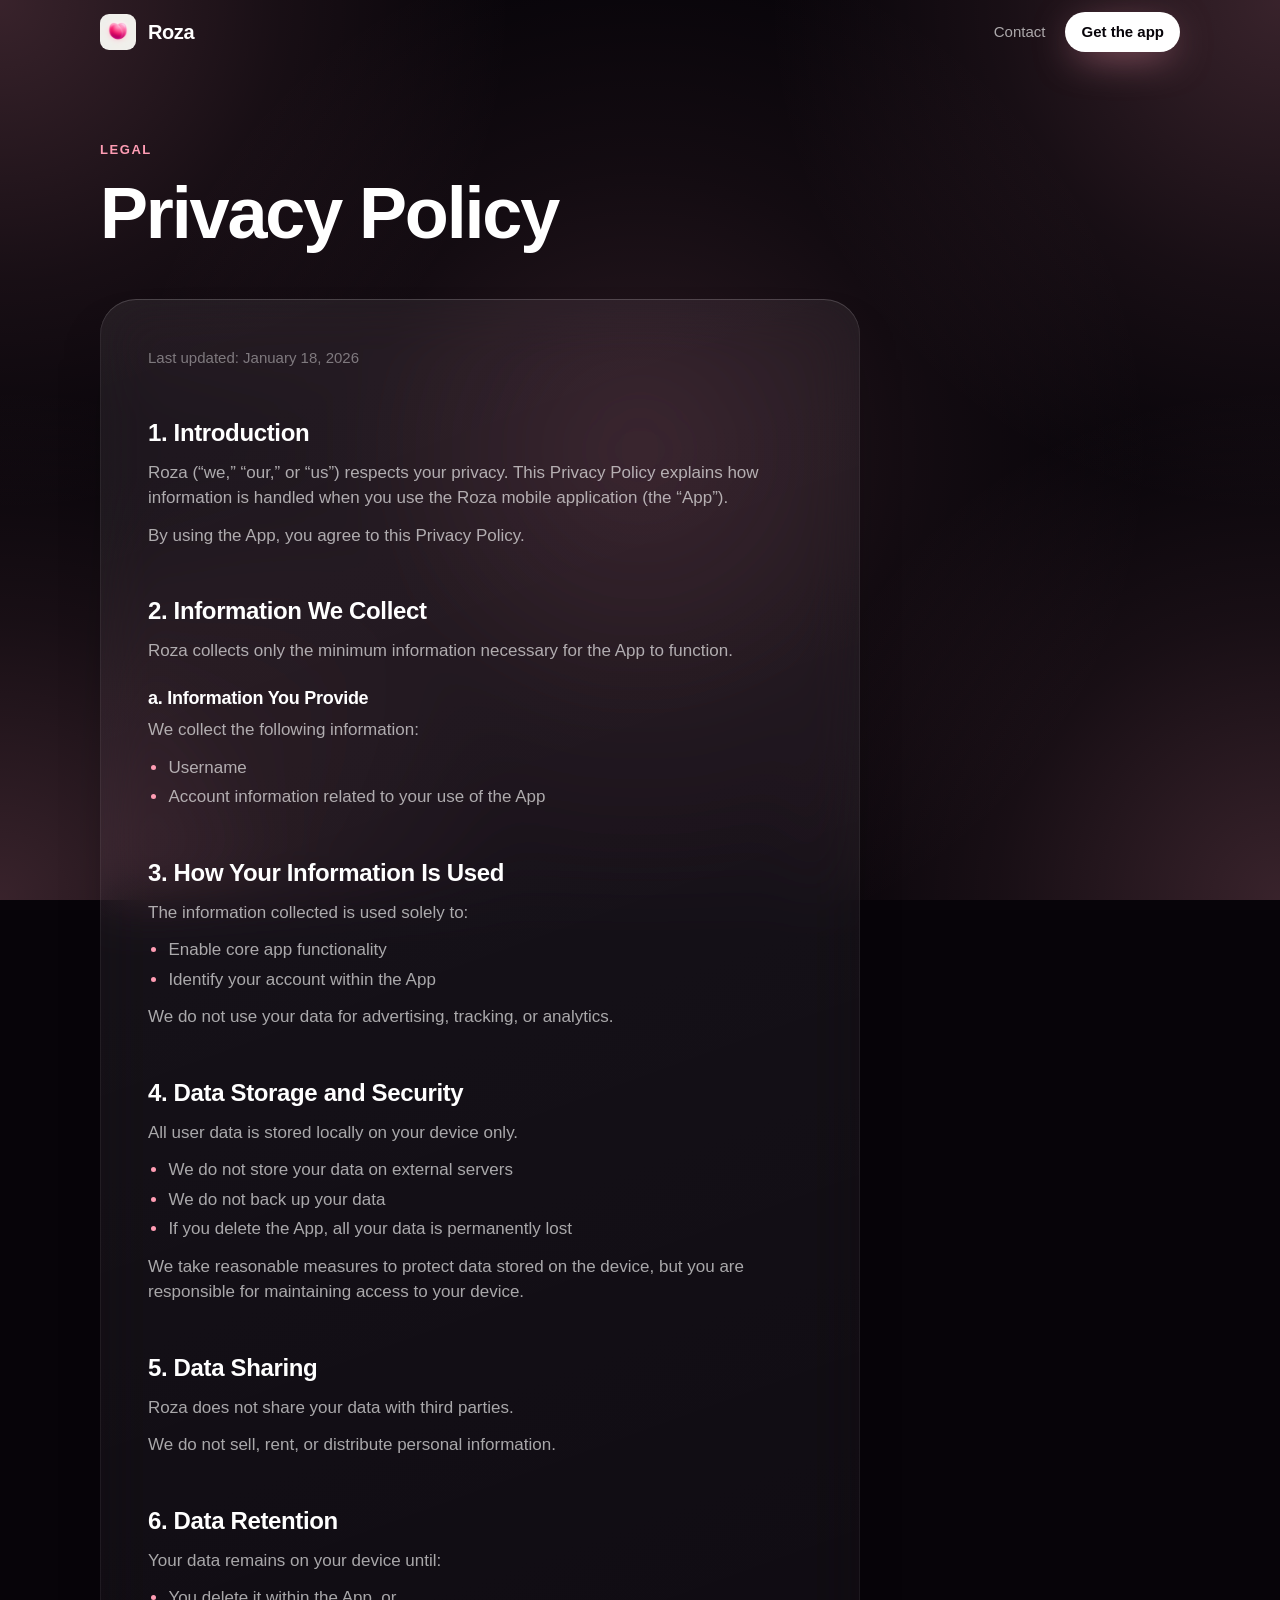
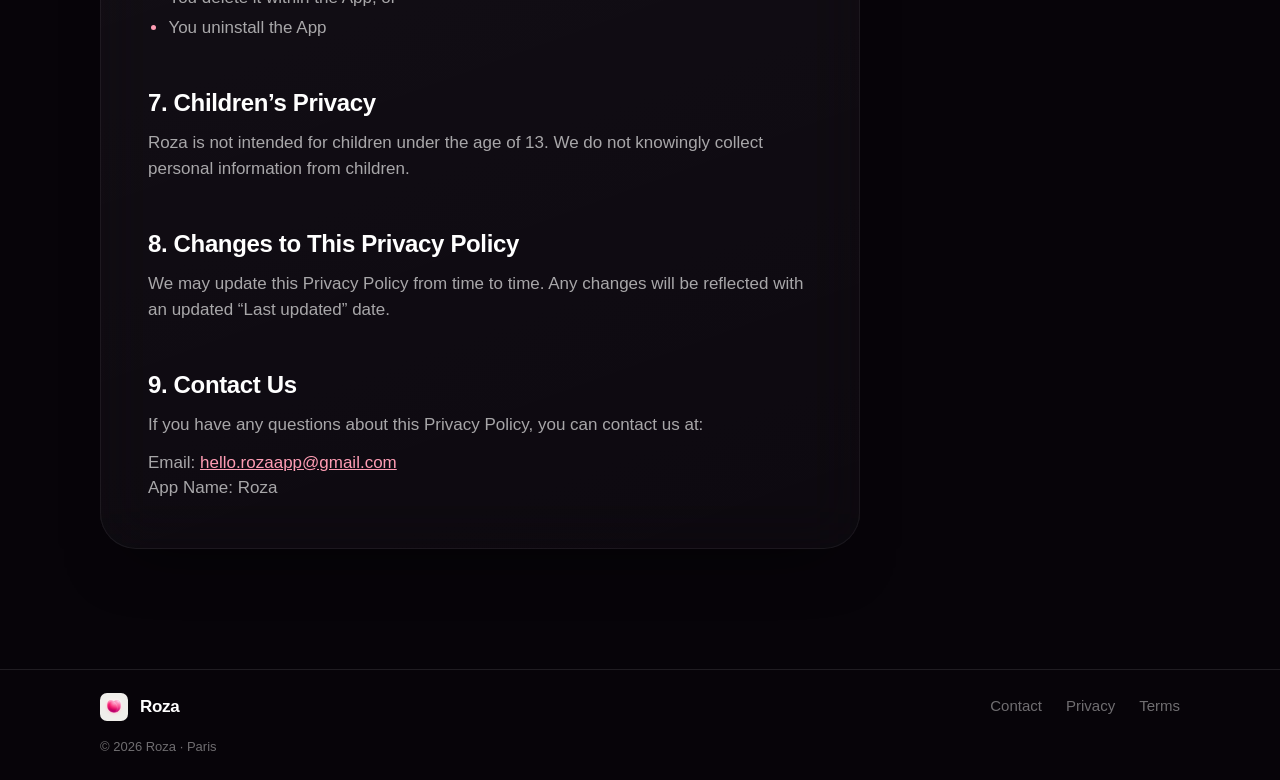
==== privacy/index.html @ c49b48cd "Launch the new Roza website One screen showing Roza's Home in an iPhone frame with a link to the App" ====
<!doctype html>
<html lang="en" class="no-js" data-phase="follicular">
<head>
  <meta charset="utf-8">
  <meta name="viewport" content="width=device-width, initial-scale=1, viewport-fit=cover">
  <title>Privacy Policy — Roza</title>
  <meta name="description" content="How Roza handles your information: stored on your device only, never sold or shared.">
  <link rel="canonical" href="https://rozacyclesync.com/privacy/">
  <meta name="theme-color" content="#070409">
  <meta property="og:site_name" content="Roza">
  <meta property="og:title" content="Privacy Policy — Roza">
  <meta property="og:description" content="How Roza handles your information: stored on your device only, never sold or shared.">
  <meta property="og:image" content="https://rozacyclesync.com/assets/app-icon.png">
  <link rel="icon" type="image/png" href="/assets/favicon.png">
  <link rel="apple-touch-icon" href="/assets/apple-touch-icon.png">
  <link rel="stylesheet" href="/assets/style.css">
  <script defer src="/assets/main.js"></script>
</head>
<body>
  <a class="skip-link" href="#main">Skip to content</a>

  <div class="sky" aria-hidden="true">
    <span class="sky__pool"></span><span class="sky__pool"></span><span class="sky__pool"></span><span class="sky__pool"></span><span class="sky__pool"></span>
  </div>

  <header class="site-header">
    <div class="wrap">
      <a class="brand" href="/" aria-label="Roza home">
        <img src="/assets/apple-touch-icon.png" alt="" width="36" height="36">
        Roza
      </a>
      <nav class="nav" aria-label="Main">
        <a href="mailto:hello.rozaapp@gmail.com">Contact</a>
        <a class="btn btn--primary btn--small" href="https://apps.apple.com/app/id6754796676">Get the app</a>
      </nav>
    </div>
  </header>

  <main id="main">
    <section class="page-head">
      <div class="wrap">
        <p class="eyebrow">Legal</p>
        <h1>Privacy Policy</h1>
      </div>
    </section>

    <section class="page-body">
      <div class="wrap">
        <article class="card prose">
          <p class="updated">Last updated: January 18, 2026</p>

          <h2>1. Introduction</h2>
          <p>Roza (“we,” “our,” or “us”) respects your privacy. This Privacy Policy explains how information is handled when you use the Roza mobile application (the “App”).</p>
          <p>By using the App, you agree to this Privacy Policy.</p>

          <h2>2. Information We Collect</h2>
          <p>Roza collects only the minimum information necessary for the App to function.</p>
          <h3>a. Information You Provide</h3>
          <p>We collect the following information:</p>
          <ul>
            <li>Username</li>
            <li>Account information related to your use of the App</li>
          </ul>

          <h2>3. How Your Information Is Used</h2>
          <p>The information collected is used solely to:</p>
          <ul>
            <li>Enable core app functionality</li>
            <li>Identify your account within the App</li>
          </ul>
          <p>We do not use your data for advertising, tracking, or analytics.</p>

          <h2>4. Data Storage and Security</h2>
          <p>All user data is stored locally on your device only.</p>
          <ul>
            <li>We do not store your data on external servers</li>
            <li>We do not back up your data</li>
            <li>If you delete the App, all your data is permanently lost</li>
          </ul>
          <p>We take reasonable measures to protect data stored on the device, but you are responsible for maintaining access to your device.</p>

          <h2>5. Data Sharing</h2>
          <p>Roza does not share your data with third parties.</p>
          <p>We do not sell, rent, or distribute personal information.</p>

          <h2>6. Data Retention</h2>
          <p>Your data remains on your device until:</p>
          <ul>
            <li>You delete it within the App, or</li>
            <li>You uninstall the App</li>
          </ul>

          <h2>7. Children’s Privacy</h2>
          <p>Roza is not intended for children under the age of 13. We do not knowingly collect personal information from children.</p>

          <h2>8. Changes to This Privacy Policy</h2>
          <p>We may update this Privacy Policy from time to time. Any changes will be reflected with an updated “Last updated” date.</p>

          <h2>9. Contact Us</h2>
          <p>If you have any questions about this Privacy Policy, you can contact us at:</p>
          <p>Email: <a href="mailto:hello.rozaapp@gmail.com">hello.rozaapp@gmail.com</a><br>App Name: Roza</p>
        </article>
      </div>
    </section>
  </main>

  <footer class="site-footer">
    <div class="wrap">
      <a class="brand" href="/">
        <img src="/assets/apple-touch-icon.png" alt="" width="28" height="28">
        Roza
      </a>
      <nav class="site-footer__links" aria-label="Footer">
        <a href="mailto:hello.rozaapp@gmail.com">Contact</a>
        <a href="/privacy/">Privacy</a>
        <a href="/terms/">Terms</a>
      </nav>
      <p class="site-footer__legal">© 2026 Roza · Paris</p>
    </div>
  </footer>
</body>
</html>
---- assets/style.css ----
/* Roza — "Mesh Noir", mirrored from the app's DesignSystem package.
   Palette: Roza/Packages/DesignSystem/Sources/DesignSystem/Colors/Palette.swift */

@property --tint {
  syntax: "<color>";
  inherits: true;
  initial-value: #ff9db4;
}

@property --tint-deep {
  syntax: "<color>";
  inherits: true;
  initial-value: #d4536f;
}

@property --lum {
  syntax: "<number>";
  inherits: true;
  initial-value: 0.7;
}

:root {
  color-scheme: dark;

  /* Canvas */
  --noir: #070409;
  --noir-raised: #0d0812;
  --plum: #251e2b;

  /* Labels — the app expresses on-dark roles as alpha-on-white */
  --label-primary: #ffffff;
  --label-secondary: rgb(255 255 255 / 0.64);
  --label-tertiary: rgb(255 255 255 / 0.42);
  --fill: rgb(255 255 255 / 0.06);
  --fill-strong: rgb(255 255 255 / 0.1);
  --separator: rgb(255 255 255 / 0.1);

  /* Phase accents (base / deep) */
  --menstrual: #ff5775;
  --menstrual-deep: #a12341;
  --follicular: #ff9db4;
  --follicular-deep: #d4536f;
  --ovulation: #ffb199;
  --ovulation-deep: #d96a55;
  --luteal: #d6b2ff;
  --luteal-deep: #8a6cc4;

  --tint: var(--follicular);
  --tint-deep: var(--follicular-deep);
  --lum: 0.7;

  /* Spacing — xxxs(4) … xxxl(48); md(16) default gap, lg(20) margins */
  --xxxs: 4px;
  --xxs: 8px;
  --xs: 12px;
  --md: 16px;
  --lg: 20px;
  --xl: 24px;
  --xxl: 32px;
  --xxxl: 48px;

  /* Corner radius — sm(12) … xxl(28), card(36) */
  --r-sm: 12px;
  --r-md: 16px;
  --r-lg: 20px;
  --r-xl: 24px;
  --r-xxl: 28px;
  --r-card: 36px;

  /* Motion */
  --spring: cubic-bezier(0.34, 1.56, 0.64, 1);
  --handoff: cubic-bezier(0.22, 1, 0.36, 1);
  --chrome-fade: 0.6s ease;

  --font: -apple-system, BlinkMacSystemFont, "SF Pro Display", "SF Pro Text", "Inter", "Segoe UI",
    Roboto, "Helvetica Neue", Arial, sans-serif;

  transition: --tint 1.2s var(--handoff), --tint-deep 1.2s var(--handoff), --lum 1.2s var(--handoff);
}

:root[data-phase="menstrual"] {
  --tint: var(--menstrual);
  --tint-deep: var(--menstrual-deep);
  --lum: 0.35;
}

:root[data-phase="follicular"] {
  --tint: var(--follicular);
  --tint-deep: var(--follicular-deep);
  --lum: 0.7;
}

:root[data-phase="ovulation"] {
  --tint: var(--ovulation);
  --tint-deep: var(--ovulation-deep);
  --lum: 1;
}

:root[data-phase="luteal"] {
  --tint: var(--luteal);
  --tint-deep: var(--luteal-deep);
  --lum: 0.6;
}

*,
*::before,
*::after {
  box-sizing: border-box;
}

html {
  scroll-behavior: smooth;
  -webkit-text-size-adjust: 100%;
}

body {
  margin: 0;
  background: var(--noir);
  color: var(--label-primary);
  font-family: var(--font);
  font-size: 17px;
  line-height: 1.5;
  -webkit-font-smoothing: antialiased;
  overflow-x: hidden;
}

img {
  display: block;
  max-width: 100%;
}

a {
  color: inherit;
}

:focus-visible {
  outline: 2px solid var(--tint);
  outline-offset: 3px;
}

.skip-link {
  position: absolute;
  left: var(--md);
  top: -100px;
  z-index: 100;
  padding: var(--xxs) var(--md);
  border-radius: 999px;
  background: var(--label-primary);
  color: var(--noir);
  font-weight: 600;
  text-decoration: none;
}

.skip-link:focus {
  top: var(--md);
}

/* ---------- Sky: the app's drifting 3×3 mesh, as five breathing pools ---------- */

.sky {
  position: fixed;
  inset: 0;
  z-index: -1;
  overflow: hidden;
  background: var(--noir);
  pointer-events: none;
}

.sky__pool {
  position: absolute;
  width: 80vmax;
  height: 80vmax;
  margin: -40vmax 0 0 -40vmax;
  border-radius: 50%;
  background: radial-gradient(
    closest-side,
    color-mix(in srgb, var(--tint) 20%, transparent),
    color-mix(in srgb, var(--tint) 7%, transparent) 55%,
    transparent
  );
  animation: pool-breathe 12s ease-in-out infinite alternate, pool-drift 24s ease-in-out infinite;
}

.sky__pool:nth-child(1) { left: 0; top: 0; animation-duration: 8s, 24s; }
.sky__pool:nth-child(2) { left: 100%; top: 0; animation-duration: 12s, 24s; animation-delay: -3s, -6s; }
.sky__pool:nth-child(3) { left: 50%; top: 50%; animation-duration: 6s, 24s; animation-delay: -2s, -12s; opacity: 0.7; }
.sky__pool:nth-child(4) { left: 0; top: 100%; animation-duration: 12s, 24s; animation-delay: -7s, -18s; }
.sky__pool:nth-child(5) { left: 100%; top: 100%; animation-duration: 8s, 24s; animation-delay: -5s, -3s; }

@keyframes pool-breathe {
  from { opacity: 0.35; }
  to { opacity: 1; }
}

@keyframes pool-drift {
  0%, 100% { transform: translate(0, 0); }
  25% { transform: translate(6vmax, -4vmax); }
  50% { transform: translate(-3vmax, 5vmax); }
  75% { transform: translate(-6vmax, -2vmax); }
}

/* ---------- Layout ---------- */

.wrap {
  width: 100%;
  max-width: 1120px;
  margin: 0 auto;
  padding: 0 var(--lg);
}

section {
  padding: 120px 0;
}

.eyebrow {
  display: inline-flex;
  align-items: center;
  gap: var(--xxs);
  margin: 0 0 var(--md);
  color: var(--tint);
  font-size: 13px;
  font-weight: 600;
  letter-spacing: 0.12em;
  text-transform: uppercase;
}

h1,
h2,
h3 {
  margin: 0;
  font-weight: 700;
  letter-spacing: -0.03em;
  line-height: 1.05;
  text-wrap: balance;
}

h1 {
  font-size: clamp(44px, 7.2vw, 88px);
}

h2 {
  font-size: clamp(34px, 5vw, 56px);
}

h3 {
  font-size: 21px;
  letter-spacing: -0.015em;
  line-height: 1.2;
}

p {
  margin: 0;
  text-wrap: pretty;
}

.lede {
  color: var(--label-secondary);
  font-size: clamp(18px, 1.6vw, 21px);
  line-height: 1.55;
}

.muted {
  color: var(--label-secondary);
}

.section-head {
  max-width: 720px;
  margin-bottom: var(--xxxl);
}

.section-head .lede {
  margin-top: var(--md);
}

/* ---------- Glass card ---------- */

.card {
  position: relative;
  padding: var(--xxl);
  border-radius: var(--r-card);
  background: linear-gradient(160deg, rgb(255 255 255 / 0.07), rgb(255 255 255 / 0.025));
  box-shadow:
    inset 0 1px 0 rgb(255 255 255 / 0.12),
    inset 0 0 0 1px rgb(255 255 255 / 0.06),
    0 30px 60px -30px rgb(0 0 0 / 0.6);
  -webkit-backdrop-filter: blur(28px) saturate(1.4);
  backdrop-filter: blur(28px) saturate(1.4);
}

/* ---------- Buttons ---------- */

.btn {
  display: inline-flex;
  align-items: center;
  justify-content: center;
  gap: var(--xxs);
  min-height: 52px;
  padding: 0 var(--xl);
  border: 0;
  border-radius: 999px;
  font: inherit;
  font-size: 17px;
  font-weight: 600;
  text-decoration: none;
  cursor: pointer;
  transition: transform 0.35s var(--spring), background-color var(--chrome-fade), box-shadow var(--chrome-fade);
  -webkit-tap-highlight-color: transparent;
}

.btn:active {
  transform: scale(0.96);
}

.btn--primary {
  background: var(--label-primary);
  color: var(--noir);
  box-shadow: 0 10px 40px -10px color-mix(in srgb, var(--tint) 70%, transparent);
}

.btn--primary:hover {
  box-shadow: 0 14px 50px -8px color-mix(in srgb, var(--tint) 90%, transparent);
}

.btn--secondary {
  background: var(--fill-strong);
  color: var(--label-primary);
}

.btn--secondary:hover {
  background: rgb(255 255 255 / 0.14);
}

.btn--small {
  min-height: 40px;
  padding: 0 var(--md);
  font-size: 15px;
}

.btn svg {
  width: 20px;
  height: 20px;
  flex: none;
}

/* ---------- Chips ---------- */

.chip {
  display: inline-flex;
  align-items: center;
  min-height: 28px;
  padding: 0 var(--xs);
  border-radius: 999px;
  background: color-mix(in srgb, var(--c, var(--tint)) 16%, transparent);
  color: var(--c, var(--tint));
  font-size: 12px;
  font-weight: 600;
  letter-spacing: 0.08em;
  text-transform: uppercase;
  white-space: nowrap;
}

.chip--neutral {
  background: var(--fill);
  color: var(--label-secondary);
  letter-spacing: 0;
  text-transform: none;
  font-size: 13px;
}

/* ---------- Header ---------- */

.site-header {
  position: sticky;
  top: 0;
  z-index: 50;
  padding: var(--xs) 0;
  transition: background-color var(--chrome-fade), box-shadow var(--chrome-fade);
}

.site-header.is-scrolled {
  background: rgb(7 4 9 / 0.6);
  box-shadow: inset 0 -1px 0 var(--separator);
  -webkit-backdrop-filter: blur(24px) saturate(1.4);
  backdrop-filter: blur(24px) saturate(1.4);
}

.site-header .wrap {
  display: flex;
  align-items: center;
  justify-content: space-between;
  gap: var(--md);
}

.brand {
  display: inline-flex;
  align-items: center;
  gap: var(--xs);
  font-size: 20px;
  font-weight: 700;
  letter-spacing: -0.02em;
  text-decoration: none;
}

.brand img {
  width: 36px;
  height: 36px;
  border-radius: 9px;
}

.nav {
  display: flex;
  align-items: center;
  gap: var(--xxs);
}

.nav a:not(.btn) {
  padding: var(--xxs) var(--xs);
  border-radius: 999px;
  color: var(--label-secondary);
  font-size: 15px;
  font-weight: 500;
  text-decoration: none;
  transition: color var(--chrome-fade), background-color var(--chrome-fade);
}

.nav a:not(.btn):hover,
.nav a[aria-current="page"] {
  color: var(--label-primary);
  background: var(--fill);
}

@media (max-width: 720px) {
  .nav a:not(.btn) {
    display: none;
  }
}

/* ---------- Hero ---------- */

.hero {
  display: flex;
  align-items: center;
  min-height: calc(100svh - 64px);
  padding: 24px 0 64px;
  /* The phone's glow bleeds past its frame; keep it from widening the page. */
  overflow-x: clip;
}

.hero .wrap {
  display: flex;
  flex-direction: column;
  align-items: center;
  gap: var(--xxl);
  text-align: center;
}

/* One line at every width: the headline runs about 14.6× its font size, so 5.8vw still fits a
   320px phone inside the 20px margins. */
.hero h1 {
  font-size: clamp(18px, 5.8vw, 44px);
  white-space: nowrap;
}

.hero h1 em {
  font-style: normal;
  background: linear-gradient(100deg, var(--tint), color-mix(in srgb, var(--tint) 55%, white));
  -webkit-background-clip: text;
  background-clip: text;
  color: transparent;
}

.hero__actions {
  display: flex;
  flex-wrap: wrap;
  gap: var(--xs);
  margin-top: var(--xxl);
}

/* An iPhone frame around a real simulator capture of Home. */
.phone {
  position: relative;
  /* Fits the whole phone under the header on a short laptop screen. */
  width: max(260px, min(340px, 78vw, calc((100svh - 260px) / 2.17)));
  padding: 11px;
  border-radius: 58px;
  background: linear-gradient(150deg, #3a3140, #120d16 45%, #2a2230);
  box-shadow:
    inset 0 0 0 1px rgb(255 255 255 / 0.14),
    0 40px 80px -30px rgb(0 0 0 / 0.8);
  animation: phone-float 8s ease-in-out infinite;
}

.phone::before {
  content: "";
  position: absolute;
  inset: -30% -50%;
  z-index: -1;
  border-radius: 50%;
  background: radial-gradient(
    closest-side,
    color-mix(in srgb, var(--tint) 35%, transparent),
    color-mix(in srgb, var(--tint) 10%, transparent) 60%,
    transparent
  );
  pointer-events: none;
}

.phone img {
  width: 100%;
  height: auto;
  border-radius: 47px;
}

@keyframes phone-float {
  0%, 100% { transform: translateY(0); }
  50% { transform: translateY(-10px); }
}

.link {
  color: var(--tint);
  font-weight: 600;
  text-decoration: none;
}

.link:hover {
  text-decoration: underline;
  text-underline-offset: 3px;
}

/* ---------- Footer ---------- */

.site-footer {
  padding: var(--xl) 0;
  box-shadow: inset 0 1px 0 var(--separator);
  color: var(--label-tertiary);
  font-size: 15px;
}

.site-footer .wrap {
  display: flex;
  flex-wrap: wrap;
  align-items: center;
  gap: var(--md) var(--xl);
}

.site-footer .brand {
  font-size: 17px;
  color: var(--label-primary);
}

.site-footer .brand img {
  width: 28px;
  height: 28px;
  border-radius: 7px;
}

.site-footer__links {
  display: flex;
  gap: var(--xl);
  margin-left: auto;
}

.site-footer a {
  text-decoration: none;
}

.site-footer__links a:hover {
  color: var(--label-primary);
}

.site-footer__legal {
  width: 100%;
  font-size: 13px;
}

@media (max-width: 560px) {
  .site-footer__links {
    margin-left: 0;
    width: 100%;
  }
}

/* ---------- Inner pages (legal) ---------- */

.page-head {
  padding: 72px 0 var(--xxxl);
}

.page-head h1 {
  font-size: clamp(40px, 6vw, 72px);
}

.page-head .lede {
  max-width: 44ch;
  margin-top: var(--lg);
}

.page-body {
  padding: 0 0 120px;
}

.prose {
  max-width: 760px;
  padding: var(--xxxl);
}

.prose .updated {
  color: var(--label-tertiary);
  font-size: 15px;
}

.prose h2 {
  margin: var(--xxxl) 0 var(--xs);
  font-size: 24px;
  letter-spacing: -0.015em;
  line-height: 1.25;
}

.prose h3 {
  margin: var(--xl) 0 var(--xxs);
  font-size: 18px;
}

.prose p,
.prose li {
  color: var(--label-secondary);
}

.prose p + p {
  margin-top: var(--xs);
}

.prose ul {
  margin: var(--xs) 0;
  padding-left: 1.2em;
}

.prose li + li {
  margin-top: var(--xxxs);
}

.prose li::marker {
  color: var(--tint);
}

.prose a {
  color: var(--tint);
}

@media (max-width: 720px) {
  .prose {
    padding: var(--xl);
  }
}

/* A short page still keeps its footer at the bottom. */
body {
  display: flex;
  flex-direction: column;
  min-height: 100svh;
}

main {
  flex: 1;
}

/* ---------- Reduced motion ---------- */

@media (prefers-reduced-motion: reduce) {
  html {
    scroll-behavior: auto;
  }

  *,
  *::before,
  *::after {
    animation: none !important;
  }
}
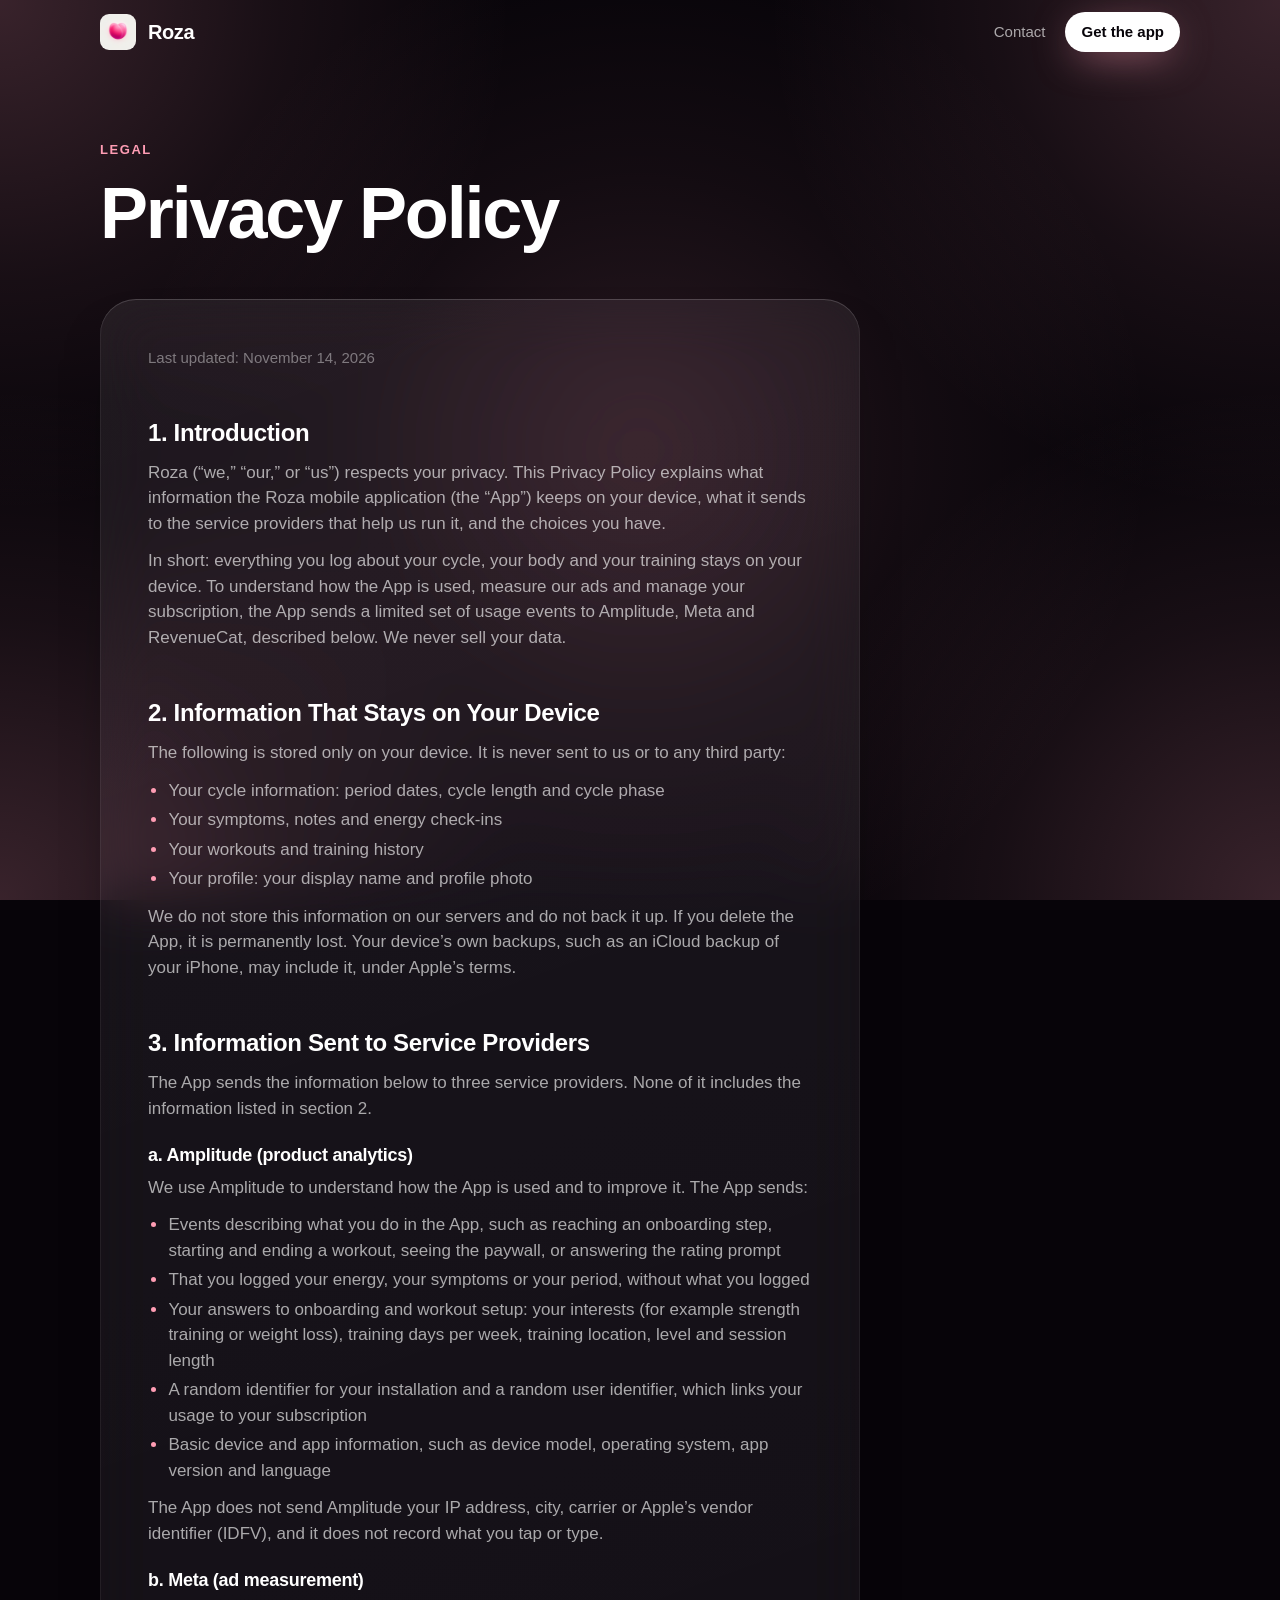
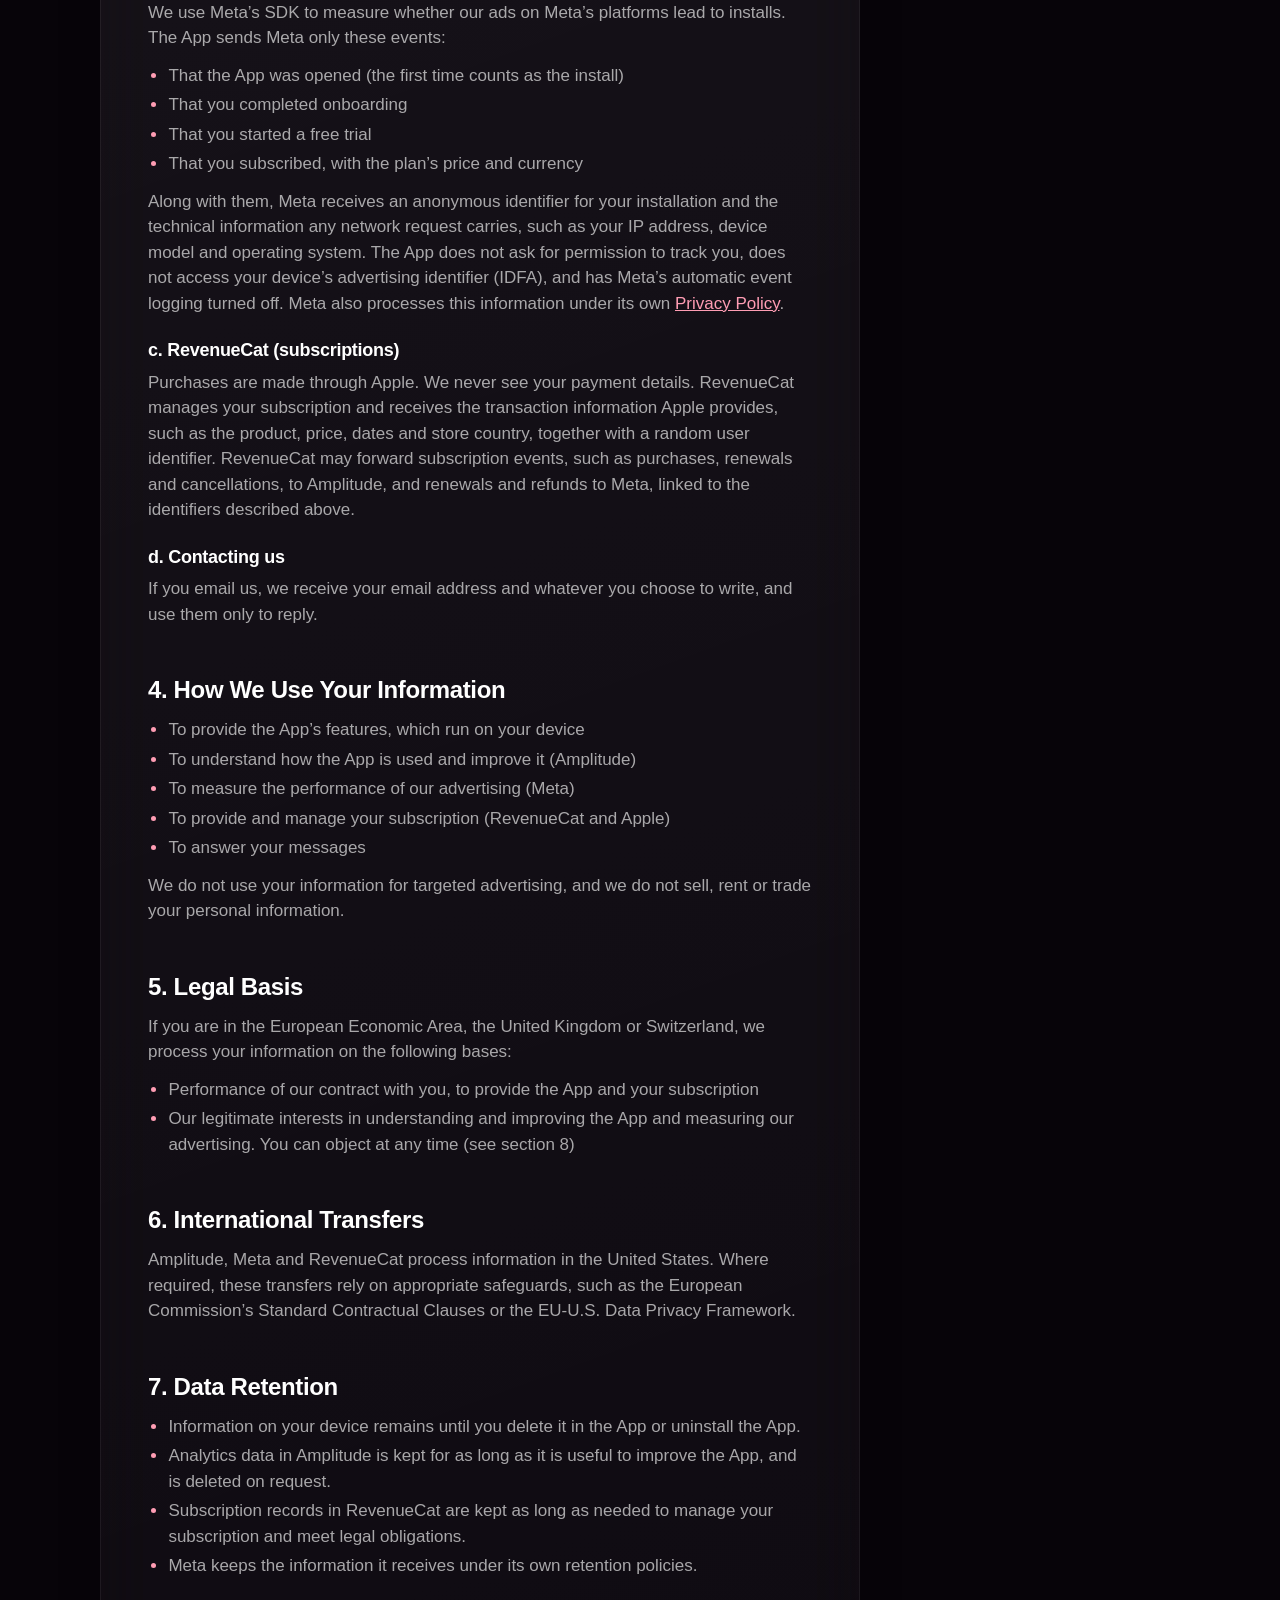
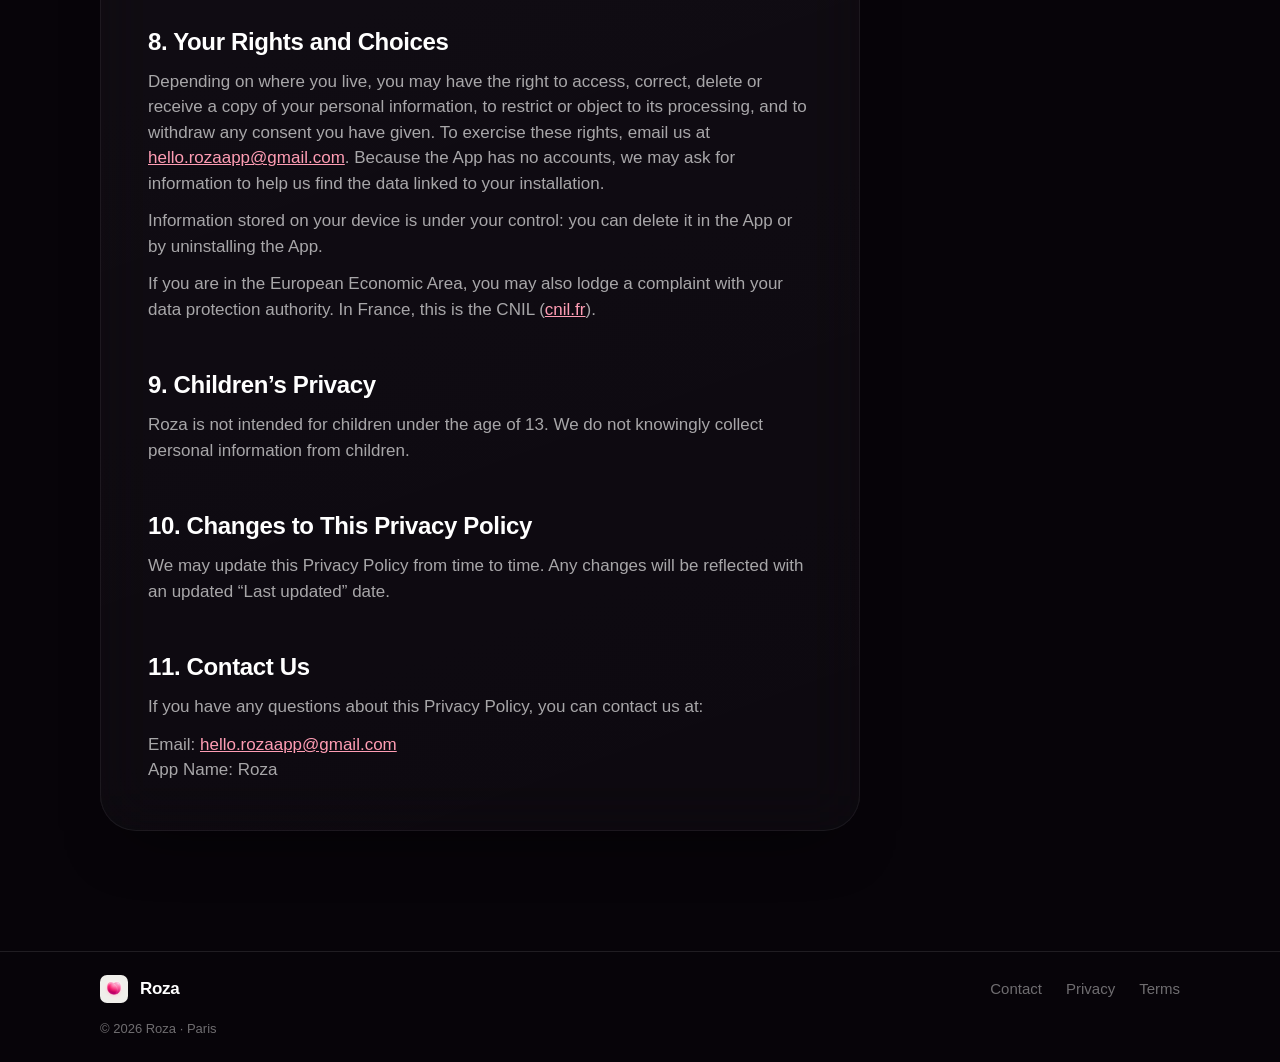
==== commit 5769f616: "Disclose Amplitude, Meta and RevenueCat in the Privacy Policy The policy said Roza shares nothing, u" ====
--- a/privacy/index.html
+++ b/privacy/index.html
@@ -4,12 +4,12 @@
   <meta charset="utf-8">
   <meta name="viewport" content="width=device-width, initial-scale=1, viewport-fit=cover">
   <title>Privacy Policy — Roza</title>
-  <meta name="description" content="How Roza handles your information: stored on your device only, never sold or shared.">
+  <meta name="description" content="How Roza handles your information: your cycle and health logs stay on your device; limited usage data goes to analytics, ad measurement and subscription providers. Never sold.">
   <link rel="canonical" href="https://rozacyclesync.com/privacy/">
   <meta name="theme-color" content="#070409">
   <meta property="og:site_name" content="Roza">
   <meta property="og:title" content="Privacy Policy — Roza">
-  <meta property="og:description" content="How Roza handles your information: stored on your device only, never sold or shared.">
+  <meta property="og:description" content="How Roza handles your information: your cycle and health logs stay on your device; limited usage data goes to analytics, ad measurement and subscription providers. Never sold.">
   <meta property="og:image" content="https://rozacyclesync.com/assets/app-icon.png">
   <link rel="icon" type="image/png" href="/assets/favicon.png">
   <link rel="apple-touch-icon" href="/assets/apple-touch-icon.png">
@@ -47,56 +47,92 @@
     <section class="page-body">
       <div class="wrap">
         <article class="card prose">
-          <p class="updated">Last updated: January 18, 2026</p>
+          <p class="updated">Last updated: November 14, 2026</p>
 
           <h2>1. Introduction</h2>
-          <p>Roza (“we,” “our,” or “us”) respects your privacy. This Privacy Policy explains how information is handled when you use the Roza mobile application (the “App”).</p>
-          <p>By using the App, you agree to this Privacy Policy.</p>
+          <p>Roza (“we,” “our,” or “us”) respects your privacy. This Privacy Policy explains what information the Roza mobile application (the “App”) keeps on your device, what it sends to the service providers that help us run it, and the choices you have.</p>
+          <p>In short: everything you log about your cycle, your body and your training stays on your device. To understand how the App is used, measure our ads and manage your subscription, the App sends a limited set of usage events to Amplitude, Meta and RevenueCat, described below. We never sell your data.</p>
 
-          <h2>2. Information We Collect</h2>
-          <p>Roza collects only the minimum information necessary for the App to function.</p>
-          <h3>a. Information You Provide</h3>
-          <p>We collect the following information:</p>
+          <h2>2. Information That Stays on Your Device</h2>
+          <p>The following is stored only on your device. It is never sent to us or to any third party:</p>
           <ul>
-            <li>Username</li>
-            <li>Account information related to your use of the App</li>
+            <li>Your cycle information: period dates, cycle length and cycle phase</li>
+            <li>Your symptoms, notes and energy check-ins</li>
+            <li>Your workouts and training history</li>
+            <li>Your profile: your display name and profile photo</li>
+          </ul>
+          <p>We do not store this information on our servers and do not back it up. If you delete the App, it is permanently lost. Your device’s own backups, such as an iCloud backup of your iPhone, may include it, under Apple’s terms.</p>
+
+          <h2>3. Information Sent to Service Providers</h2>
+          <p>The App sends the information below to three service providers. None of it includes the information listed in section 2.</p>
+
+          <h3>a. Amplitude (product analytics)</h3>
+          <p>We use Amplitude to understand how the App is used and to improve it. The App sends:</p>
+          <ul>
+            <li>Events describing what you do in the App, such as reaching an onboarding step, starting and ending a workout, seeing the paywall, or answering the rating prompt</li>
+            <li>That you logged your energy, your symptoms or your period, without what you logged</li>
+            <li>Your answers to onboarding and workout setup: your interests (for example strength training or weight loss), training days per week, training location, level and session length</li>
+            <li>A random identifier for your installation and a random user identifier, which links your usage to your subscription</li>
+            <li>Basic device and app information, such as device model, operating system, app version and language</li>
+          </ul>
+          <p>The App does not send Amplitude your IP address, city, carrier or Apple’s vendor identifier (IDFV), and it does not record what you tap or type.</p>
+
+          <h3>b. Meta (ad measurement)</h3>
+          <p>We use Meta’s SDK to measure whether our ads on Meta’s platforms lead to installs. The App sends Meta only these events:</p>
+          <ul>
+            <li>That the App was opened (the first time counts as the install)</li>
+            <li>That you completed onboarding</li>
+            <li>That you started a free trial</li>
+            <li>That you subscribed, with the plan’s price and currency</li>
+          </ul>
+          <p>Along with them, Meta receives an anonymous identifier for your installation and the technical information any network request carries, such as your IP address, device model and operating system. The App does not ask for permission to track you, does not access your device’s advertising identifier (IDFA), and has Meta’s automatic event logging turned off. Meta also processes this information under its own <a href="https://www.facebook.com/privacy/policy/">Privacy Policy</a>.</p>
+
+          <h3>c. RevenueCat (subscriptions)</h3>
+          <p>Purchases are made through Apple. We never see your payment details. RevenueCat manages your subscription and receives the transaction information Apple provides, such as the product, price, dates and store country, together with a random user identifier. RevenueCat may forward subscription events, such as purchases, renewals and cancellations, to Amplitude, and renewals and refunds to Meta, linked to the identifiers described above.</p>
+
+          <h3>d. Contacting us</h3>
+          <p>If you email us, we receive your email address and whatever you choose to write, and use them only to reply.</p>
+
+          <h2>4. How We Use Your Information</h2>
+          <ul>
+            <li>To provide the App’s features, which run on your device</li>
+            <li>To understand how the App is used and improve it (Amplitude)</li>
+            <li>To measure the performance of our advertising (Meta)</li>
+            <li>To provide and manage your subscription (RevenueCat and Apple)</li>
+            <li>To answer your messages</li>
+          </ul>
+          <p>We do not use your information for targeted advertising, and we do not sell, rent or trade your personal information.</p>
+
+          <h2>5. Legal Basis</h2>
+          <p>If you are in the European Economic Area, the United Kingdom or Switzerland, we process your information on the following bases:</p>
+          <ul>
+            <li>Performance of our contract with you, to provide the App and your subscription</li>
+            <li>Our legitimate interests in understanding and improving the App and measuring our advertising. You can object at any time (see section 8)</li>
           </ul>
 
-          <h2>3. How Your Information Is Used</h2>
-          <p>The information collected is used solely to:</p>
+          <h2>6. International Transfers</h2>
+          <p>Amplitude, Meta and RevenueCat process information in the United States. Where required, these transfers rely on appropriate safeguards, such as the European Commission’s Standard Contractual Clauses or the EU-U.S. Data Privacy Framework.</p>
+
+          <h2>7. Data Retention</h2>
           <ul>
-            <li>Enable core app functionality</li>
-            <li>Identify your account within the App</li>
-          </ul>
-          <p>We do not use your data for advertising, tracking, or analytics.</p>
-
-          <h2>4. Data Storage and Security</h2>
-          <p>All user data is stored locally on your device only.</p>
-          <ul>
-            <li>We do not store your data on external servers</li>
-            <li>We do not back up your data</li>
-            <li>If you delete the App, all your data is permanently lost</li>
-          </ul>
-          <p>We take reasonable measures to protect data stored on the device, but you are responsible for maintaining access to your device.</p>
-
-          <h2>5. Data Sharing</h2>
-          <p>Roza does not share your data with third parties.</p>
-          <p>We do not sell, rent, or distribute personal information.</p>
-
-          <h2>6. Data Retention</h2>
-          <p>Your data remains on your device until:</p>
-          <ul>
-            <li>You delete it within the App, or</li>
-            <li>You uninstall the App</li>
+            <li>Information on your device remains until you delete it in the App or uninstall the App.</li>
+            <li>Analytics data in Amplitude is kept for as long as it is useful to improve the App, and is deleted on request.</li>
+            <li>Subscription records in RevenueCat are kept as long as needed to manage your subscription and meet legal obligations.</li>
+            <li>Meta keeps the information it receives under its own retention policies.</li>
           </ul>
 
-          <h2>7. Children’s Privacy</h2>
+          <h2>8. Your Rights and Choices</h2>
+          <p>Depending on where you live, you may have the right to access, correct, delete or receive a copy of your personal information, to restrict or object to its processing, and to withdraw any consent you have given. To exercise these rights, email us at <a href="mailto:hello.rozaapp@gmail.com">hello.rozaapp@gmail.com</a>. Because the App has no accounts, we may ask for information to help us find the data linked to your installation.</p>
+          <p>Information stored on your device is under your control: you can delete it in the App or by uninstalling the App.</p>
+          <p>If you are in the European Economic Area, you may also lodge a complaint with your data protection authority. In France, this is the CNIL (<a href="https://www.cnil.fr">cnil.fr</a>).</p>
+
+          <h2>9. Children’s Privacy</h2>
           <p>Roza is not intended for children under the age of 13. We do not knowingly collect personal information from children.</p>
 
-          <h2>8. Changes to This Privacy Policy</h2>
+          <h2>10. Changes to This Privacy Policy</h2>
           <p>We may update this Privacy Policy from time to time. Any changes will be reflected with an updated “Last updated” date.</p>
 
-          <h2>9. Contact Us</h2>
+          <h2>11. Contact Us</h2>
           <p>If you have any questions about this Privacy Policy, you can contact us at:</p>
           <p>Email: <a href="mailto:hello.rozaapp@gmail.com">hello.rozaapp@gmail.com</a><br>App Name: Roza</p>
         </article>
--- a/assets/style.css
+++ b/assets/style.css
@@ -616,6 +616,10 @@
   line-height: 1.25;
 }
 
+.prose > :first-child {
+  margin-top: 0;
+}
+
 .prose h3 {
   margin: var(--xl) 0 var(--xxs);
   font-size: 18px;
@@ -643,7 +647,7 @@
   color: var(--tint);
 }
 
-.prose a {
+.prose a:not(.btn) {
   color: var(--tint);
 }
 
